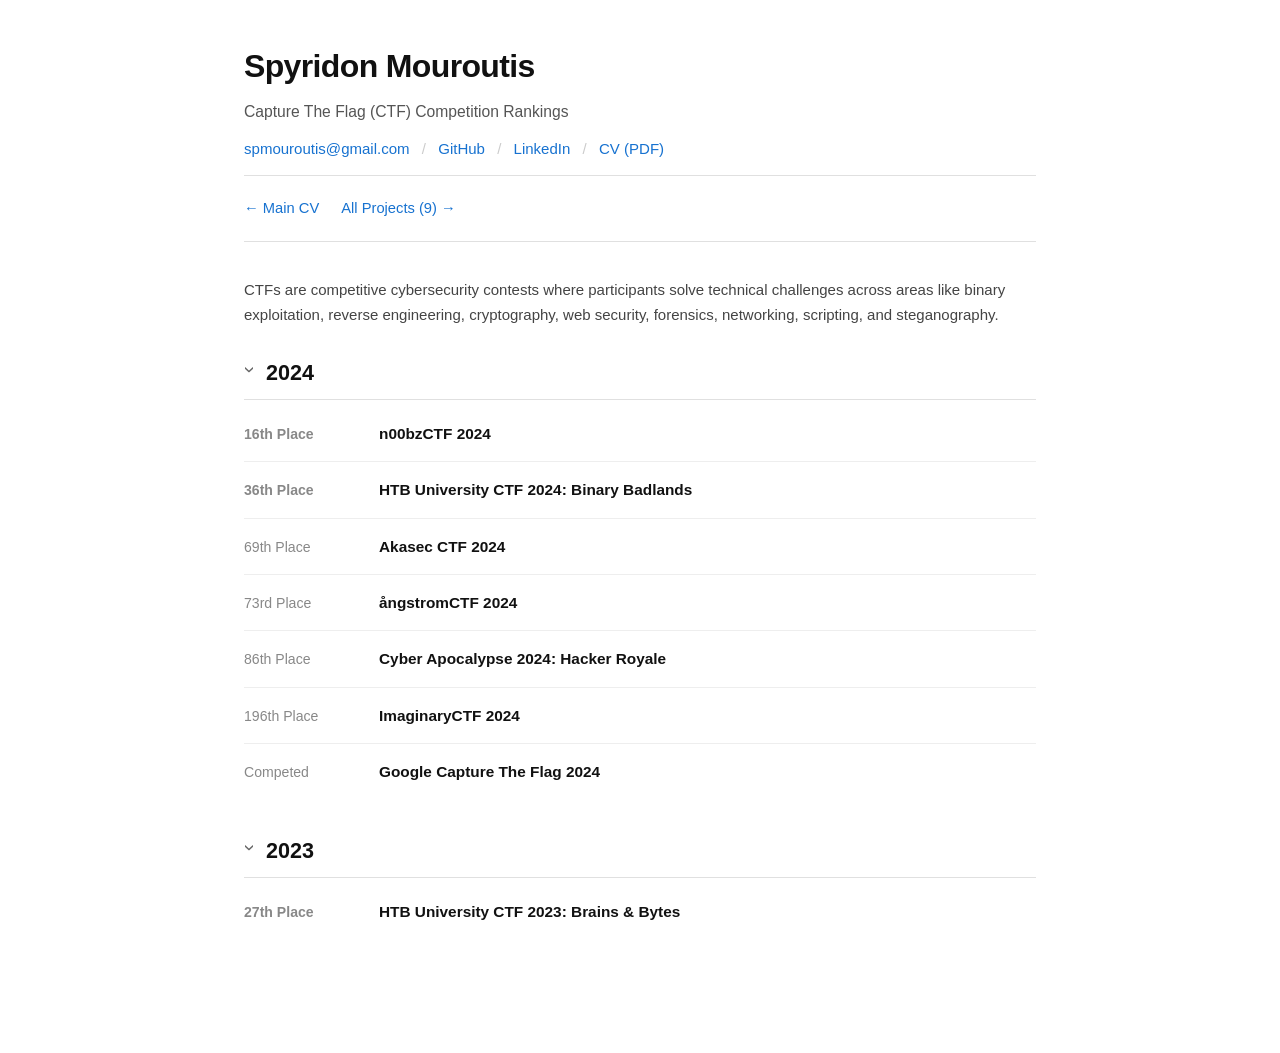
==== ctfs/index.html @ 499613e4 "Deploy CV, projects, and CTF rankings" ====
<!DOCTYPE html>
<html lang="en">
<head>
  <meta charset="UTF-8">
  <meta name="viewport" content="width=device-width, initial-scale=1.0">
  <title>CTF Rankings – Spyridon Mouroutis</title>
  <link rel="stylesheet" href="../style.css">
  <style>
    html {
      scroll-behavior: smooth;
    }
  </style>
</head>
<body>

  <header>
    <h1>Spyridon Mouroutis</h1>
    <p class="subtitle">Capture The Flag (CTF) Competition Rankings</p>
    <div class="contact-links">
      <a href="mailto:spmouroutis@gmail.com">spmouroutis@gmail.com</a>
      <span class="sep">/</span>
      <a href="https://github.com/SpyrosMouroutis" target="_blank">GitHub</a>
      <span class="sep">/</span>
      <a href="https://linkedin.com/in/your-profile" target="_blank">LinkedIn</a>
      <span class="sep">/</span>
      <a href="../cv.pdf" target="_blank">CV (PDF)</a>
    </div>
    <nav class="top-nav">
      <a href="../index.html" class="active">&larr; Main CV</a>
      <a href="../projects/index.html" class="active">All Projects (9) &rarr;</a>
    </nav>
  </header>

  <p style="color: #444; margin-bottom: 28px;">
    CTFs are competitive cybersecurity contests where participants solve technical challenges across areas like binary exploitation, reverse engineering, cryptography, web security, forensics, networking, scripting, and steganography.
  </p>

  <details id="y2024" class="section-block" open>
    <summary>2024</summary>

    <div class="timeline-row">
      <div class="timeline-date"><strong>16th Place</strong></div>
      <div class="timeline-content"><strong class="role">n00bzCTF 2024</strong></div>
    </div>
    <div class="timeline-row">
      <div class="timeline-date"><strong>36th Place</strong></div>
      <div class="timeline-content"><strong class="role">HTB University CTF 2024: Binary Badlands</strong></div>
    </div>
    <div class="timeline-row">
      <div class="timeline-date">69th Place</div>
      <div class="timeline-content"><strong class="role">Akasec CTF 2024</strong></div>
    </div>
    <div class="timeline-row">
      <div class="timeline-date">73rd Place</div>
      <div class="timeline-content"><strong class="role">ångstromCTF 2024</strong></div>
    </div>
    <div class="timeline-row">
      <div class="timeline-date">86th Place</div>
      <div class="timeline-content"><strong class="role">Cyber Apocalypse 2024: Hacker Royale</strong></div>
    </div>
    <div class="timeline-row">
      <div class="timeline-date">196th Place</div>
      <div class="timeline-content"><strong class="role">ImaginaryCTF 2024</strong></div>
    </div>
    <div class="timeline-row">
      <div class="timeline-date">Competed</div>
      <div class="timeline-content"><strong class="role">Google Capture The Flag 2024</strong></div>
    </div>
  </details>

  <details id="y2023" class="section-block" open>
    <summary>2023</summary>

    <div class="timeline-row">
      <div class="timeline-date"><strong>27th Place</strong></div>
      <div class="timeline-content"><strong class="role">HTB University CTF 2023: Brains &amp; Bytes</strong></div>
    </div>
  </details>

</body>
</html>
---- style.css ----
:root {
  --bg-color: #ffffff;
  --text-color: #222222;
  --muted-color: #888888;
  --link-color: #1772d0;
  --link-hover: #f09228;
  --border-color: #eeeeee;
  --header-border: #e0e0e0;
}

* {
  box-sizing: border-box;
}

body {
  font-family: -apple-system, BlinkMacSystemFont, "Inter", "Segoe UI", Roboto, Helvetica, Arial, sans-serif;
  font-size: 15px;
  line-height: 1.65;
  color: var(--text-color);
  background-color: var(--bg-color);
  max-width: 840px;
  margin: 0 auto;
  padding: 40px 24px 80px;
  -webkit-font-smoothing: antialiased;
}

a {
  color: var(--link-color);
  text-decoration: none;
  transition: color 0.15s ease;
}

a:hover {
  color: var(--link-hover);
  text-decoration: none;
}

/* Header */
header {
  margin-bottom: 36px;
}

header h1 {
  font-size: 2rem;
  font-weight: 700;
  letter-spacing: -0.02em;
  margin: 0 0 6px 0;
  color: #111111;
}

.subtitle {
  color: #555555;
  font-size: 0.98rem;
  margin: 0 0 12px 0;
}

.contact-links {
  font-size: 0.94rem;
  color: var(--muted-color);
  margin-bottom: 14px;
}

.contact-links a {
  font-weight: 500;
}

.sep {
  margin: 0 8px;
  color: #cccccc;
}

.top-nav {
  display: flex;
  flex-wrap: wrap;
  align-items: center;
  gap: 22px;
  padding: 16px 0;
  border-top: 1px solid var(--header-border);
  border-bottom: 1px solid var(--header-border);
  font-size: 1.08rem;
}

.top-nav a {
  color: #333333;
  font-weight: 600;
  padding: 4px 0;
}

.top-nav a:hover {
  color: var(--link-color);
}

.top-nav a.active {
  color: var(--link-color);
  font-size: 0.92rem;
  font-weight: 500;
}

/* Collapsible Academic Sections (Matches Screenshot) */
details.section-block {
  margin-bottom: 34px;
}

details.section-block > summary {
  list-style: none;
  cursor: pointer;
  font-size: 1.35rem;
  font-weight: 700;
  color: #111111;
  padding-bottom: 8px;
  border-bottom: 1px solid var(--header-border);
  margin-bottom: 6px;
  display: flex;
  align-items: center;
  gap: 8px;
  user-select: none;
}

details.section-block > summary::-webkit-details-marker {
  display: none;
}

details.section-block > summary::before {
  content: "›";
  display: inline-block;
  font-size: 1.3rem;
  font-weight: 400;
  color: #666666;
  width: 14px;
  transition: transform 0.15s ease;
}

details.section-block[open] > summary::before {
  transform: rotate(90deg);
}

/* Standard Non-Collapsible Heading (for subpages) */
h2.section-heading {
  font-size: 1.35rem;
  font-weight: 700;
  color: #111111;
  padding-bottom: 8px;
  border-bottom: 1px solid var(--header-border);
  margin: 34px 0 6px 0;
}

/* Two-Column Timeline Rows (Matches Screenshot) */
.timeline-row {
  display: grid;
  grid-template-columns: 115px 1fr;
  gap: 20px;
  padding: 15px 0;
  border-bottom: 1px solid var(--border-color);
  align-items: baseline;
}

.timeline-row:last-child {
  border-bottom: none;
}

.timeline-date {
  font-size: 0.88rem;
  color: var(--muted-color);
  line-height: 1.45;
  font-variant-numeric: tabular-nums;
}

.timeline-content {
  font-size: 0.96rem;
  color: var(--text-color);
  text-align: justify;
  hyphens: auto;
  -webkit-hyphens: auto;
}

.timeline-content strong.role {
  font-weight: 700;
  color: #111111;
}

.timeline-content .org {
  color: #222222;
}

.timeline-bullets {
  margin: 6px 0 0 0;
  padding-left: 18px;
  color: #333333;
}

.timeline-bullets li {
  margin-bottom: 4px;
}

.tech-inline {
  font-size: 0.86rem;
  color: var(--muted-color);
  font-weight: 500;
}

/* Key-Value Rows for Skills & Languages */
.kv-row {
  display: grid;
  grid-template-columns: 175px 1fr;
  gap: 16px;
  padding: 10px 0;
  border-bottom: 1px solid var(--border-color);
  font-size: 0.95rem;
}

.kv-row:last-child {
  border-bottom: none;
}

.kv-label {
  font-weight: 600;
  color: #111111;
}

.section-footer-link {
  margin-top: 12px;
  font-size: 0.94rem;
}

/* Mobile Responsiveness */
@media (max-width: 620px) {
  .timeline-row,
  .kv-row {
    grid-template-columns: 1fr;
    gap: 4px;
  }
  .timeline-date {
    font-size: 0.84rem;
  }
}
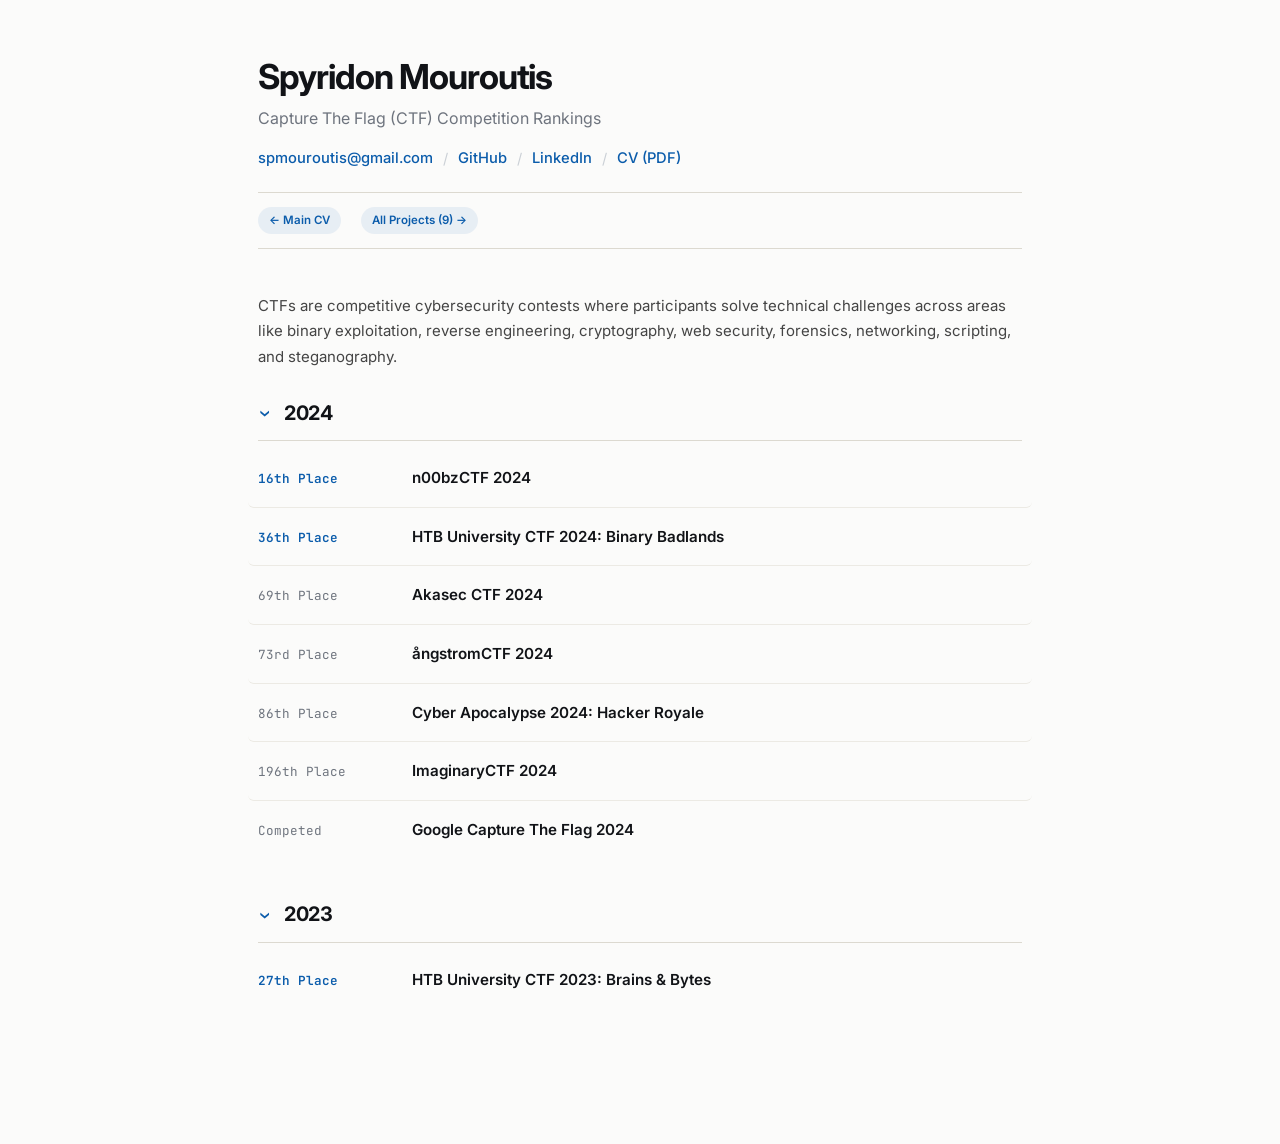
==== commit 06aafc8d: "minor" ====
--- a/ctfs/index.html
+++ b/ctfs/index.html
@@ -23,7 +23,7 @@
       <span class="sep">/</span>
       <a href="https://linkedin.com/in/your-profile" target="_blank">LinkedIn</a>
       <span class="sep">/</span>
-      <a href="../cv.pdf" target="_blank">CV (PDF)</a>
+      <a href="../Spyridon Mouroutis CV.pdf" target="_blank">CV (PDF)</a>
     </div>
     <nav class="top-nav">
       <a href="../index.html" class="active">&larr; Main CV</a>
--- a/style.css
+++ b/style.css
@@ -1,63 +1,85 @@
+@import url('https://fonts.googleapis.com/css2?family=Inter:wght@400;500;600;700&family=JetBrains+Mono:wght@400;500&display=swap');
+
 :root {
-  --bg-color: #ffffff;
-  --text-color: #222222;
-  --muted-color: #888888;
-  --link-color: #1772d0;
-  --link-hover: #f09228;
-  --border-color: #eeeeee;
-  --header-border: #e0e0e0;
+  --bg-color: #fbfbfa;
+  --surface-hover: #f3f2ee;
+  --text-color: #2c2e33;
+  --heading-color: #111317;
+  --muted-color: #6e747e;
+  --link-color: #0b5cab;
+  --link-hover: #073e75;
+  --accent-subtle: rgba(11, 92, 171, 0.08);
+  --border-color: #eceae4;
+  --header-border: #dcd9d0;
+}
+
+body {
+  font-family: "Inter", -apple-system, BlinkMacSystemFont, "Segoe UI", Roboto, sans-serif;
+  font-size: 15px;
+  line-height: 1.68;
+  color: var(--text-color);
+  background-color: var(--bg-color);
+  max-width: 820px;
+  margin: 0 auto;
+  padding: 56px 28px 96px;
+  -webkit-font-smoothing: antialiased;
+  -moz-osx-font-smoothing: grayscale;
 }
 
 * {
   box-sizing: border-box;
 }
 
-body {
-  font-family: -apple-system, BlinkMacSystemFont, "Inter", "Segoe UI", Roboto, Helvetica, Arial, sans-serif;
-  font-size: 15px;
-  line-height: 1.65;
-  color: var(--text-color);
-  background-color: var(--bg-color);
-  max-width: 840px;
-  margin: 0 auto;
-  padding: 40px 24px 80px;
-  -webkit-font-smoothing: antialiased;
+html {
+  scroll-behavior: smooth;
+}
+
+::selection {
+  background: var(--accent-subtle);
+  color: var(--link-color);
 }
 
 a {
   color: var(--link-color);
   text-decoration: none;
-  transition: color 0.15s ease;
+  border-bottom: 1px solid transparent;
+  transition: color 0.16s ease, border-color 0.16s ease;
 }
 
 a:hover {
   color: var(--link-hover);
-  text-decoration: none;
+  border-bottom-color: currentColor;
 }
 
 /* Header */
 header {
-  margin-bottom: 36px;
+  margin-bottom: 44px;
 }
 
 header h1 {
-  font-size: 2rem;
+  font-size: 2.15rem;
   font-weight: 700;
-  letter-spacing: -0.02em;
-  margin: 0 0 6px 0;
-  color: #111111;
+  letter-spacing: -0.03em;
+  line-height: 1.2;
+  margin: 0 0 8px 0;
+  color: var(--heading-color);
 }
 
 .subtitle {
-  color: #555555;
-  font-size: 0.98rem;
-  margin: 0 0 12px 0;
+  color: var(--muted-color);
+  font-size: 1rem;
+  font-weight: 400;
+  margin: 0 0 14px 0;
 }
 
 .contact-links {
-  font-size: 0.94rem;
+  font-size: 0.92rem;
   color: var(--muted-color);
-  margin-bottom: 14px;
+  margin-bottom: 20px;
+  display: flex;
+  flex-wrap: wrap;
+  align-items: center;
+  gap: 2px;
 }
 
 .contact-links a {
@@ -66,54 +88,72 @@
 
 .sep {
   margin: 0 8px;
-  color: #cccccc;
-}
-
+  color: #cbd0d6;
+  user-select: none;
+}
+
+/* Top Navigation */
 .top-nav {
   display: flex;
   flex-wrap: wrap;
   align-items: center;
-  gap: 22px;
-  padding: 16px 0;
+  gap: 20px;
+  padding: 14px 0;
   border-top: 1px solid var(--header-border);
   border-bottom: 1px solid var(--header-border);
-  font-size: 1.08rem;
+  font-size: 0.96rem;
 }
 
 .top-nav a {
-  color: #333333;
+  color: var(--text-color);
+  font-weight: 500;
+  padding: 4px 0;
+  border-bottom: none;
+  position: relative;
+}
+
+.top-nav a:hover {
+  color: var(--link-color);
+}
+
+.top-nav a.active {
+  color: var(--link-color);
+  background-color: var(--accent-subtle);
+  font-size: 0.72rem;
   font-weight: 600;
-  padding: 4px 0;
-}
-
-.top-nav a:hover {
-  color: var(--link-color);
-}
-
-.top-nav a.active {
-  color: var(--link-color);
-  font-size: 0.92rem;
-  font-weight: 500;
-}
-
-/* Collapsible Academic Sections (Matches Screenshot) */
+  padding: 4px 11px;
+  border-radius: 999px;
+  transition: background-color 0.16s ease, color 0.16s ease;
+}
+
+.top-nav a.active:hover {
+  background-color: rgba(11, 92, 171, 0.14);
+}
+
+/* Collapsible Academic Sections */
 details.section-block {
-  margin-bottom: 34px;
+  margin-bottom: 40px;
 }
 
 details.section-block > summary {
   list-style: none;
   cursor: pointer;
-  font-size: 1.35rem;
+  font-size: 1.25rem;
   font-weight: 700;
-  color: #111111;
-  padding-bottom: 8px;
+  letter-spacing: -0.015em;
+  color: var(--heading-color);
+  padding-bottom: 10px;
   border-bottom: 1px solid var(--header-border);
-  margin-bottom: 6px;
+  margin-bottom: 8px;
   display: flex;
   align-items: center;
-  gap: 8px;
+  gap: 10px;
   user-select: none;
+  transition: color 0.15s ease;
+}
+
+details.section-block > summary:hover {
+  color: var(--link-color);
 }
 
 details.section-block > summary::-webkit-details-marker {
@@ -122,36 +162,46 @@
 
 details.section-block > summary::before {
   content: "›";
-  display: inline-block;
-  font-size: 1.3rem;
-  font-weight: 400;
-  color: #666666;
-  width: 14px;
-  transition: transform 0.15s ease;
+  display: inline-flex;
+  align-items: center;
+  justify-content: center;
+  font-size: 1.2rem;
+  font-weight: 500;
+  color: var(--link-color);
+  width: 16px;
+  transition: transform 0.2s cubic-bezier(0.22, 1, 0.36, 1);
 }
 
 details.section-block[open] > summary::before {
   transform: rotate(90deg);
 }
 
-/* Standard Non-Collapsible Heading (for subpages) */
+/* Standard Non-Collapsible Heading */
 h2.section-heading {
-  font-size: 1.35rem;
+  font-size: 1.25rem;
   font-weight: 700;
-  color: #111111;
-  padding-bottom: 8px;
+  letter-spacing: -0.015em;
+  color: var(--heading-color);
+  padding-bottom: 10px;
   border-bottom: 1px solid var(--header-border);
-  margin: 34px 0 6px 0;
-}
-
-/* Two-Column Timeline Rows (Matches Screenshot) */
+  margin: 38px 0 8px 0;
+}
+
+/* Two-Column Timeline Rows */
 .timeline-row {
   display: grid;
-  grid-template-columns: 115px 1fr;
-  gap: 20px;
-  padding: 15px 0;
+  grid-template-columns: 130px 1fr;
+  gap: 24px;
+  padding: 16px 10px;
+  margin: 0 -10px;
+  border-radius: 6px;
   border-bottom: 1px solid var(--border-color);
   align-items: baseline;
+  transition: background-color 0.15s ease;
+}
+
+.timeline-row:hover {
+  background-color: var(--surface-hover);
 }
 
 .timeline-row:last-child {
@@ -159,14 +209,20 @@
 }
 
 .timeline-date {
-  font-size: 0.88rem;
+  font-family: "JetBrains Mono", ui-monospace, SFMono-Regular, Menlo, monospace;
+  font-size: 0.79rem;
   color: var(--muted-color);
-  line-height: 1.45;
+  line-height: 1.55;
   font-variant-numeric: tabular-nums;
 }
 
+.timeline-date strong {
+  color: var(--link-color);
+  font-weight: 600;
+}
+
 .timeline-content {
-  font-size: 0.96rem;
+  font-size: 0.95rem;
   color: var(--text-color);
   text-align: justify;
   hyphens: auto;
@@ -174,38 +230,54 @@
 }
 
 .timeline-content strong.role {
-  font-weight: 700;
-  color: #111111;
+  font-weight: 600;
+  color: var(--heading-color);
 }
 
 .timeline-content .org {
-  color: #222222;
+  color: #4b515c;
+  font-weight: 500;
 }
 
 .timeline-bullets {
-  margin: 6px 0 0 0;
+  margin: 8px 0 0 0;
   padding-left: 18px;
-  color: #333333;
+  color: var(--text-color);
+  text-align: justify;
+  hyphens: auto;
+  -webkit-hyphens: auto;
 }
 
 .timeline-bullets li {
-  margin-bottom: 4px;
+  margin-bottom: 5px;
+}
+
+.timeline-bullets li::marker {
+  color: var(--link-color);
 }
 
 .tech-inline {
-  font-size: 0.86rem;
+  font-family: "JetBrains Mono", ui-monospace, SFMono-Regular, Menlo, monospace;
+  font-size: 0.8rem;
   color: var(--muted-color);
-  font-weight: 500;
+  font-weight: 400;
 }
 
 /* Key-Value Rows for Skills & Languages */
 .kv-row {
   display: grid;
-  grid-template-columns: 175px 1fr;
-  gap: 16px;
-  padding: 10px 0;
+  grid-template-columns: 185px 1fr;
+  gap: 18px;
+  padding: 12px 10px;
+  margin: 0 -10px;
+  border-radius: 6px;
   border-bottom: 1px solid var(--border-color);
-  font-size: 0.95rem;
+  font-size: 0.94rem;
+  transition: background-color 0.15s ease;
+}
+
+.kv-row:hover {
+  background-color: var(--surface-hover);
 }
 
 .kv-row:last-child {
@@ -214,22 +286,28 @@
 
 .kv-label {
   font-weight: 600;
-  color: #111111;
+  color: var(--heading-color);
 }
 
 .section-footer-link {
-  margin-top: 12px;
-  font-size: 0.94rem;
+  margin-top: 14px;
+  font-size: 0.93rem;
+  font-weight: 500;
 }
 
 /* Mobile Responsiveness */
 @media (max-width: 620px) {
+  body {
+    padding: 36px 20px 64px;
+  }
   .timeline-row,
   .kv-row {
     grid-template-columns: 1fr;
-    gap: 4px;
+    gap: 5px;
+    padding: 14px 6px;
+    margin: 0 -6px;
   }
   .timeline-date {
-    font-size: 0.84rem;
+    font-size: 0.78rem;
   }
 }
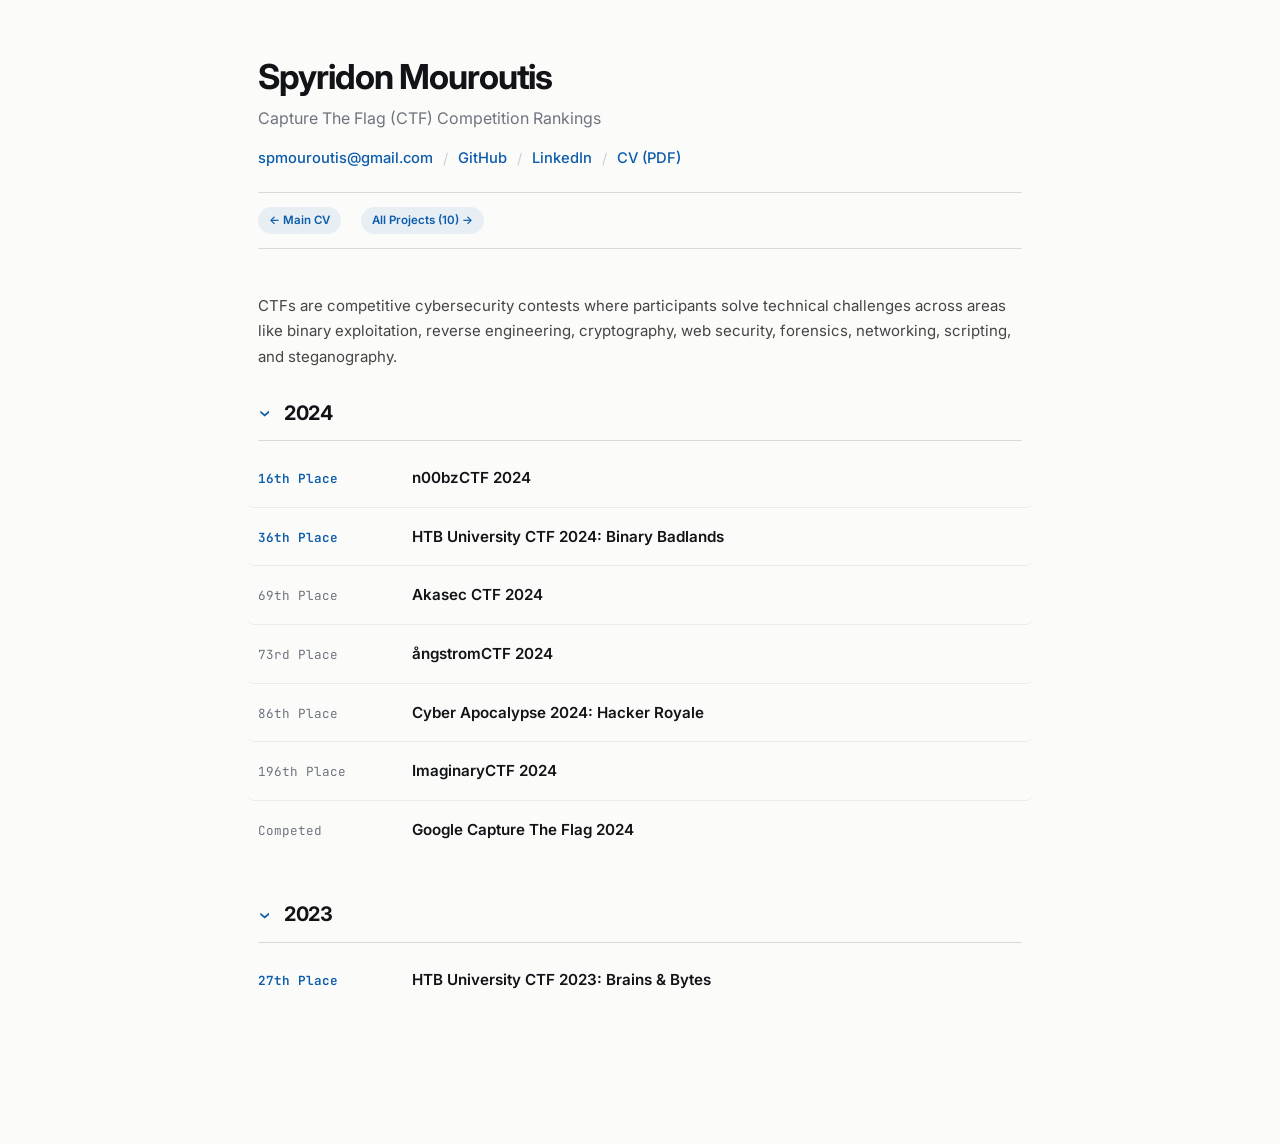
==== commit cd11919e: "added Eshop Project" ====
--- a/ctfs/index.html
+++ b/ctfs/index.html
@@ -27,7 +27,7 @@
     </div>
     <nav class="top-nav">
       <a href="../index.html" class="active">&larr; Main CV</a>
-      <a href="../projects/index.html" class="active">All Projects (9) &rarr;</a>
+      <a href="../projects/index.html" class="active">All Projects (10) &rarr;</a>
     </nav>
   </header>
 
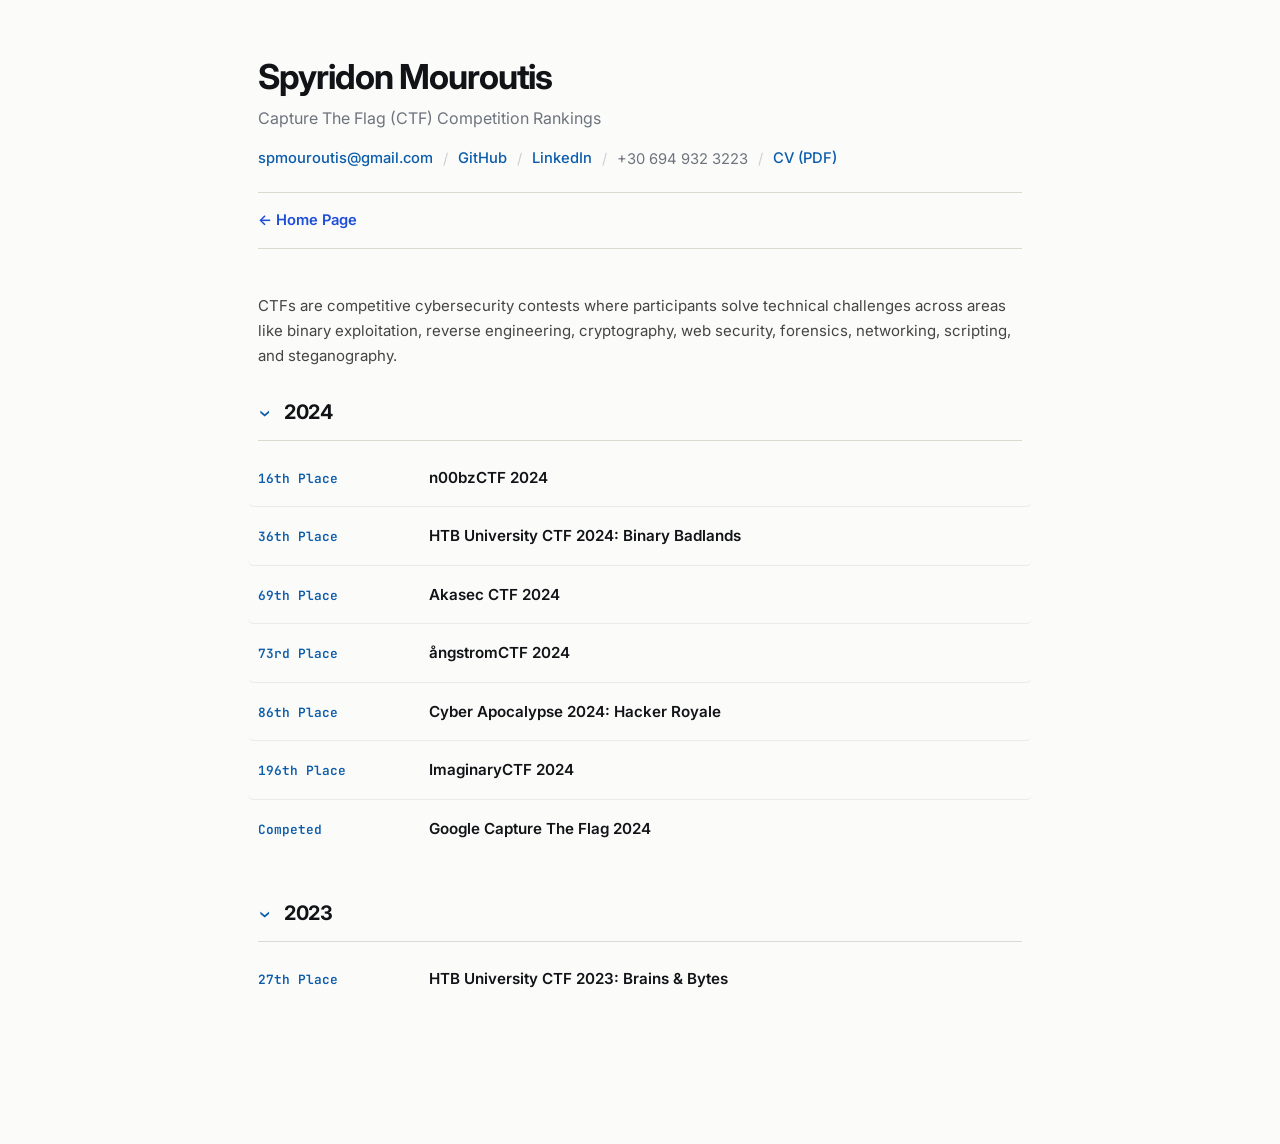
==== commit 21af8c18: "latest project addition" ====
--- a/ctfs/index.html
+++ b/ctfs/index.html
@@ -23,11 +23,12 @@
       <span class="sep">/</span>
       <a href="https://linkedin.com/in/your-profile" target="_blank">LinkedIn</a>
       <span class="sep">/</span>
-      <a href="../Spyridon Mouroutis CV.pdf" target="_blank">CV (PDF)</a>
+      <span>+30 694 932 3223</span>
+      <span class="sep">/</span>
+      <a href="Spyridon Mouroutis CV.pdf" target="_blank">CV (PDF)</a>
     </div>
     <nav class="top-nav">
-      <a href="../index.html" class="active">&larr; Main CV</a>
-      <a href="../projects/index.html" class="active">All Projects (10) &rarr;</a>
+      <a href="../index.html" class="active">&larr; Home Page</a>
     </nav>
   </header>
 
@@ -47,23 +48,23 @@
       <div class="timeline-content"><strong class="role">HTB University CTF 2024: Binary Badlands</strong></div>
     </div>
     <div class="timeline-row">
-      <div class="timeline-date">69th Place</div>
+      <div class="timeline-date"><strong>69th Place</strong></div>
       <div class="timeline-content"><strong class="role">Akasec CTF 2024</strong></div>
     </div>
     <div class="timeline-row">
-      <div class="timeline-date">73rd Place</div>
+      <div class="timeline-date"><strong>73rd Place</strong></div>
       <div class="timeline-content"><strong class="role">ångstromCTF 2024</strong></div>
     </div>
     <div class="timeline-row">
-      <div class="timeline-date">86th Place</div>
+      <div class="timeline-date"><strong>86th Place</strong></div>
       <div class="timeline-content"><strong class="role">Cyber Apocalypse 2024: Hacker Royale</strong></div>
     </div>
     <div class="timeline-row">
-      <div class="timeline-date">196th Place</div>
+      <div class="timeline-date"><strong>196th Place</strong></div>
       <div class="timeline-content"><strong class="role">ImaginaryCTF 2024</strong></div>
     </div>
     <div class="timeline-row">
-      <div class="timeline-date">Competed</div>
+      <div class="timeline-date"><strong>Competed</strong></div>
       <div class="timeline-content"><strong class="role">Google Capture The Flag 2024</strong></div>
     </div>
   </details>
--- a/style.css
+++ b/style.css
@@ -97,39 +97,34 @@
   display: flex;
   flex-wrap: wrap;
   align-items: center;
-  gap: 20px;
-  padding: 14px 0;
+  justify-content: space-between;
+  gap: 8px 16px;
+  padding: 13px 0;
   border-top: 1px solid var(--header-border);
   border-bottom: 1px solid var(--header-border);
-  font-size: 0.96rem;
+  font-size: 0.92rem;
 }
 
 .top-nav a {
   color: var(--text-color);
   font-weight: 500;
-  padding: 4px 0;
+  padding: 2px 0;
   border-bottom: none;
-  position: relative;
+  transition: color 0.15s ease;
 }
 
 .top-nav a:hover {
   color: var(--link-color);
 }
-
 .top-nav a.active {
-  color: var(--link-color);
-  background-color: var(--accent-subtle);
-  font-size: 0.72rem;
+  color: #1d4ed8;       /* Crisp academic blue matching your [Code] links */
   font-weight: 600;
-  padding: 4px 11px;
-  border-radius: 999px;
-  transition: background-color 0.16s ease, color 0.16s ease;
 }
 
 .top-nav a.active:hover {
-  background-color: rgba(11, 92, 171, 0.14);
-}
-
+  color: #1e40af;       /* Slightly darker blue on hover */
+  text-decoration: underline;
+}
 /* Collapsible Academic Sections */
 details.section-block {
   margin-bottom: 40px;
@@ -190,7 +185,7 @@
 /* Two-Column Timeline Rows */
 .timeline-row {
   display: grid;
-  grid-template-columns: 130px 1fr;
+  grid-template-columns: 147px 1fr;
   gap: 24px;
   padding: 16px 10px;
   margin: 0 -10px;
@@ -210,7 +205,7 @@
 
 .timeline-date {
   font-family: "JetBrains Mono", ui-monospace, SFMono-Regular, Menlo, monospace;
-  font-size: 0.79rem;
+  font-size: 0.80rem;
   color: var(--muted-color);
   line-height: 1.55;
   font-variant-numeric: tabular-nums;
